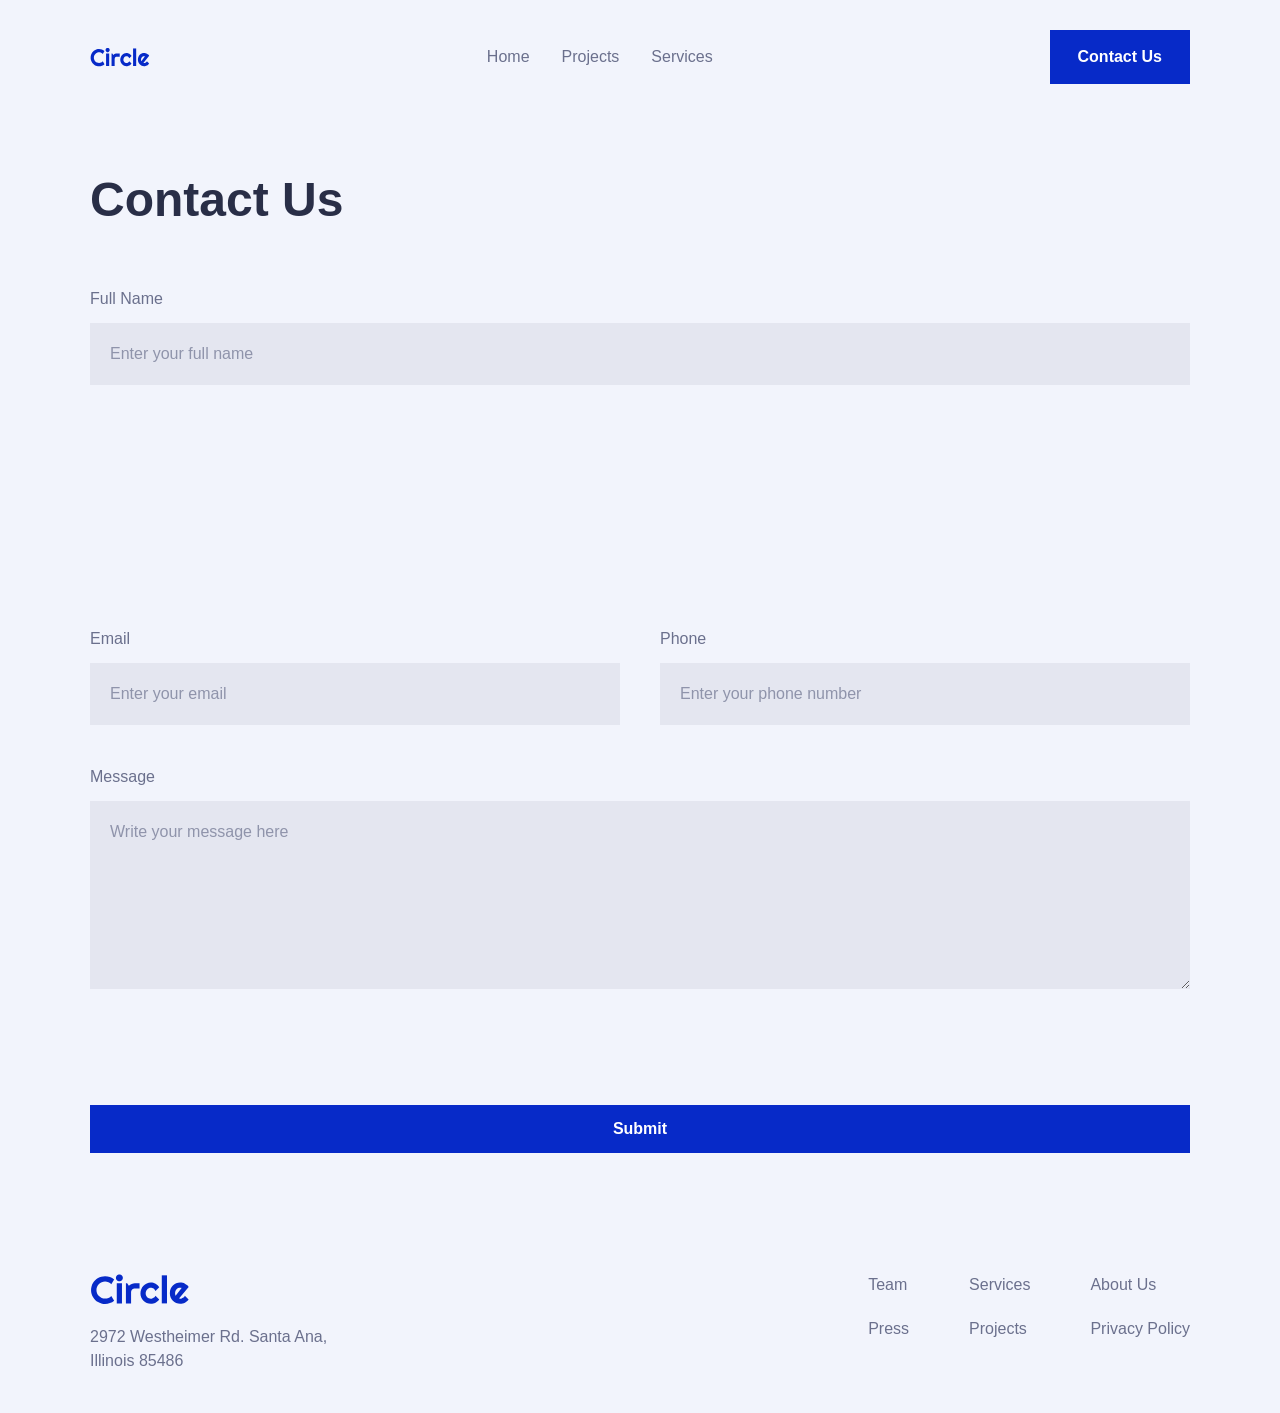
==== contact.html @ 127c1380 "contact" ====
<!DOCTYPE html>
<html lang="en">
<head>
  <meta charset="UTF-8">
  <meta name="viewport" content="width=device-width, initial-scale=1.0">
  <title>Contact Us</title>
  <link rel="stylesheet" href="./css/style.css">
  <link rel="stylesheet" href="./css/contact.css">
</head>
<body>

  <header class="header">
    <nav class="navbar">
      <a href="./index.html" class="logo">
        <img src="./assets/logos/circle.svg" alt="Circle logo">
      </a>

      <ul class="nav-links">
        <li><a href="./index.html">Home</a></li>
        <li><a href="./index.html#projects">Projects</a></li>
        <li><a href="./index.html#services">Services</a></li>
      </ul>

      <a href="./contact.html" class="contact-btn">Contact Us</a>
    </nav>
  </header>

  <main>
    <section class="contact-page">
      <h1>Contact Us</h1>

      <form id="contact-form" class="contact-form">
        <div class="form-group full-width">
          <label for="full-name">Full Name</label>
          <input type="text" id="full-name" name="full-name" placeholder="Enter your full name">
        </div>

        <div class="form-row">
          <div class="form-group">
            <label for="email">Email</label>
            <input type="email" id="email" name="email" placeholder="Enter your email">
          </div>

          <div class="form-group">
            <label for="phone">Phone</label>
            <input type="text" id="phone" name="phone" placeholder="Enter your phone number">
          </div>
        </div>

        <div class="form-group full-width">
          <label for="message">Message</label>
          <textarea id="message" name="message" rows="8" placeholder="Write your message here"></textarea>
        </div>

        <button type="submit" class="btn-primary submit-btn">Submit</button>
      </form>
    </section>
  </main>

  <footer class="footer">
    <div class="footer-left">
      <img src="./assets/logos/circle.svg" alt="Circle logo">
      <p>2972 Westheimer Rd. Santa Ana, Illinois 85486</p>
    </div>

    <div class="footer-right">
      <a href="#">Team</a>
      <a href="#">Services</a>
      <a href="#">About Us</a>
      <a href="#">Press</a>
      <a href="#">Projects</a>
      <a href="#">Privacy Policy</a>
    </div>
  </footer>

  <script src="./js/contact.js"></script>
</body>
</html>
---- css/style.css ----
/* ========== RESET ========== */
* {
  margin: 0;
  padding: 0;
  box-sizing: border-box;
}

/* ========== VARIABLES ========== */
:root {
  --color-primary: #072ac8;
  --color-primary-hover: #1e4ef5;
  --color-dark: #292e47;
  --color-text: #6b708d;
  --color-light: #f2f4fc;
  --color-white: #ffffff;
  --color-yellow: #ffc600;
  --color-cyan: #43d2ff;

  --container-width: 1100px;
  --transition: 0.3s ease;
  --card-shadow: 0 8px 30px rgba(41, 46, 71, 0.08);
}

/* ========== BASE ========== */
html {
  scroll-behavior: smooth;
}

body {
  font-family: Arial, Helvetica, sans-serif;
  background-color: var(--color-light);
  color: var(--color-dark);
  line-height: 1.5;
}

img {
  max-width: 100%;
  display: block;
}

a {
  text-decoration: none;
  color: inherit;
}

ul {
  list-style: none;
}

section {
  width: min(90%, var(--container-width));
  margin: 0 auto;
}

/* ========== TITLES & TEXT ========== */
h1,
h2,
h3,
h4 {
  color: var(--color-dark);
}

h1 {
  font-size: 3rem;
  line-height: 1.1;
}

h2 {
  font-size: 2.5rem;
  line-height: 1.2;
}

p {
  color: var(--color-text);
  font-size: 1rem;
}

/* ========== BUTTONS ========== */
.btn-primary,
.contact-btn {
  display: inline-block;
  background-color: var(--color-primary);
  color: var(--color-white);
  padding: 15px 28px;
  font-weight: 600;
  transition: var(--transition);
}

.btn-primary:hover,
.contact-btn:hover {
  background-color: var(--color-primary-hover);
}

.btn-secondary {
  display: inline-block;
  color: var(--color-text);
  font-weight: 600;
  transition: var(--transition);
}

.btn-secondary:hover {
  color: var(--color-primary);
}

/* ========== HEADER / NAVBAR ========== */
.header {
  width: min(90%, var(--container-width));
  margin: 0 auto;
  padding: 30px 0;
}

.navbar {
  display: flex;
  justify-content: space-between;
  align-items: center;
  gap: 20px;
}

.logo img {
  width: 60px;
}

.nav-links {
  display: flex;
  align-items: center;
  gap: 32px;
}

.nav-links a {
  color: var(--color-text);
  font-weight: 500;
  transition: var(--transition);
}

.nav-links a:hover {
  color: var(--color-primary);
}

/* ========== REUSABLE PROJECT CARDS ========== */
.projects-container {
  display: flex;
  gap: 40px;
  flex-wrap: wrap;
}

.project-card {
  flex: 1 1 300px;
  background-color: var(--color-white);
  box-shadow: var(--card-shadow);
}

.project-card img {
  width: 100%;
  height: 240px;
  object-fit: cover;
}

.project-card-content {
  padding: 30px;
}

.project-card-content h3 {
  margin-bottom: 10px;
}

.project-card-content p {
  margin-bottom: 40px;
}

.project-card-content a {
  color: var(--color-primary);
  font-weight: 600;
}

/* ========== REUSABLE NEWSLETTER ========== */
.newsletter {
  margin-top: 140px;
  background-color: var(--color-yellow);
  text-align: center;
  padding: 80px 40px;
}

.newsletter h2 {
  margin-bottom: 20px;
}

.newsletter p {
  color: var(--color-dark);
  margin-bottom: 40px;
}

.newsletter-form {
  display: flex;
  justify-content: center;
  align-items: center;
  gap: 20px;
  flex-wrap: wrap;
}

.input-wrapper {
  background-color: var(--color-white);
  display: flex;
  align-items: center;
  gap: 12px;
  padding: 15px 20px;
  min-width: 320px;
}

.input-wrapper img {
  width: 20px;
}

.input-wrapper input {
  border: none;
  outline: none;
  background: transparent;
  width: 100%;
  font-size: 1rem;
}

/* ========== FOOTER ========== */
.footer {
  width: min(90%, var(--container-width));
  margin: 120px auto 40px;
  display: flex;
  justify-content: space-between;
  align-items: flex-start;
  gap: 40px;
}

.footer-left {
  max-width: 260px;
}

.footer-left img {
  width: 100px;
  margin-bottom: 20px;
}

.footer-right {
  display: grid;
  grid-template-columns: repeat(3, auto);
  gap: 20px 60px;
}

.footer-right a {
  color: var(--color-text);
  transition: var(--transition);
}

.footer-right a:hover {
  color: var(--color-primary);
}

/* ========== RESPONSIVE ========== */
@media (max-width: 768px) {
  h1 {
    font-size: 2.2rem;
  }

  h2 {
    font-size: 2rem;
  }

  .navbar {
    flex-direction: column;
    align-items: flex-start;
  }

  .nav-links {
    flex-wrap: wrap;
    gap: 16px;
  }

  .contact-btn {
    align-self: flex-start;
  }

  .newsletter {
    padding: 60px 20px;
  }

  .input-wrapper {
    min-width: 100%;
  }

  .footer {
    flex-direction: column;
  }

  .footer-right {
    grid-template-columns: repeat(2, auto);
    gap: 20px 30px;
  }
}
---- css/contact.css ----
/* ========== CONTACT PAGE ========== */
.contact-page {
  margin-top: 60px;
}

.contact-page h1 {
  margin-bottom: 60px;
  max-width: 500px;
}

/* ========== FORM ========== */
.contact-form {
  display: flex;
  flex-direction: column;
  gap: 40px;
}

.form-row {
  display: flex;
  gap: 40px;
  flex-wrap: wrap;
}

.form-group {
  display: flex;
  flex-direction: column;
  gap: 12px;
  flex: 1 1 300px;
}

.form-group label {
  font-weight: 500;
  color: var(--color-text);
}

.form-group input,
.form-group textarea {
  width: 100%;
  border: none;
  outline: none;
  background-color: rgba(107, 112, 141, 0.1);
  padding: 22px 20px;
  font-size: 1rem;
  color: var(--color-dark);
  font-family: inherit;
}

.form-group input::placeholder,
.form-group textarea::placeholder {
  color: rgba(107, 112, 141, 0.7);
}

.form-group textarea {
  resize: vertical;
  min-height: 180px;
}

.full-width {
  width: 100%;
}

.submit-btn {
  width: 100%;
  border: none;
  cursor: pointer;
  font-family: inherit;
  font-size: 1rem;
}

/* ========== STATES ========== */
.input-error {
  border: 2px solid #c62828 !important;
}

.error-message {
  color: #c62828;
  font-size: 0.9rem;
  margin-top: 6px;
}

/* ========== RESPONSIVE ========== */
@media (max-width: 768px) {
  .contact-page {
    margin-top: 30px;
  }

  .contact-page h1 {
    margin-bottom: 40px;
  }

  .contact-form {
    gap: 30px;
  }

  .form-row {
    gap: 30px;
  }

  .form-group input,
  .form-group textarea {
    padding: 18px 16px;
  }
}
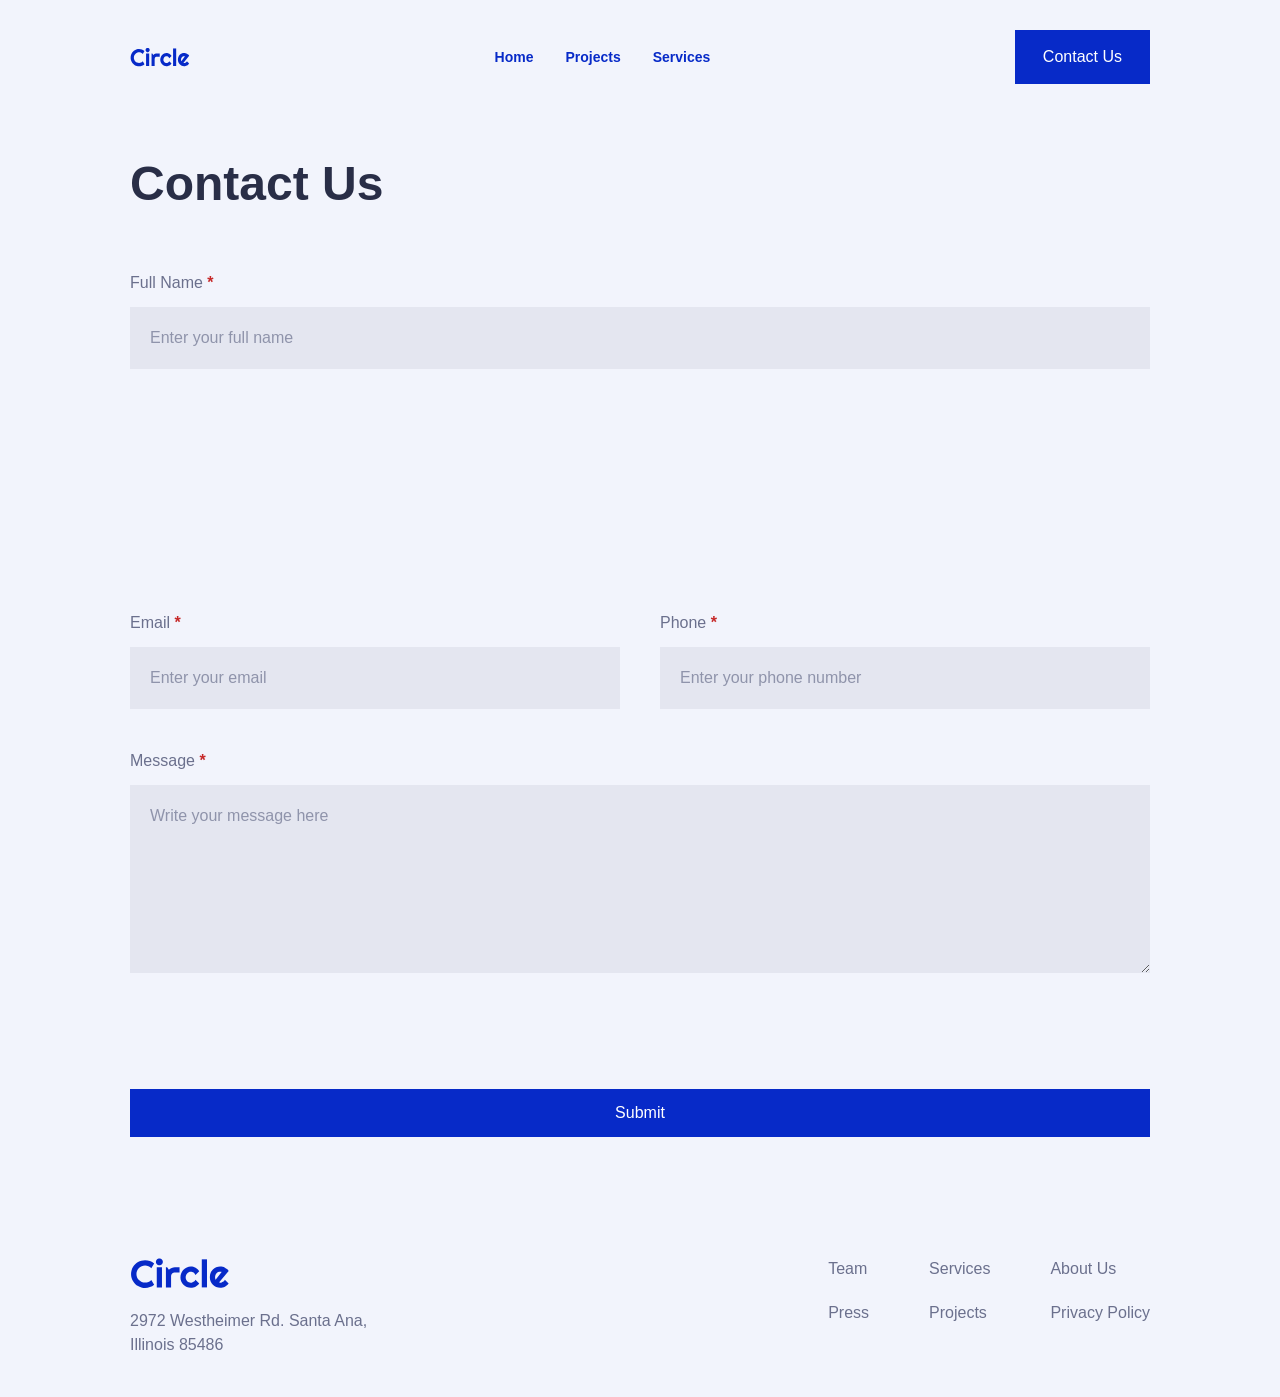
==== commit 7b1e33f9: "." ====
--- a/contact.html
+++ b/contact.html
@@ -29,27 +29,27 @@
     <section class="contact-page">
       <h1>Contact Us</h1>
 
-      <form id="contact-form" class="contact-form">
+      <form id="contact-form" class="contact-form" novalidate>
         <div class="form-group full-width">
-          <label for="full-name">Full Name</label>
-          <input type="text" id="full-name" name="full-name" placeholder="Enter your full name">
+          <label for="full-name">Full Name <span class="required-mark">*</span></label>
+          <input type="text" id="full-name" name="full-name" placeholder="Enter your full name" required>
         </div>
 
         <div class="form-row">
           <div class="form-group">
-            <label for="email">Email</label>
-            <input type="email" id="email" name="email" placeholder="Enter your email">
+            <label for="email">Email <span class="required-mark">*</span></label>
+<input type="email" id="email" name="email" placeholder="Enter your email" required>
           </div>
 
           <div class="form-group">
-            <label for="phone">Phone</label>
-            <input type="text" id="phone" name="phone" placeholder="Enter your phone number">
+            <label for="phone">Phone <span class="required-mark">*</span></label>
+            <input type="text" id="phone" name="phone" placeholder="Enter your phone number" required>
           </div>
         </div>
 
         <div class="form-group full-width">
-          <label for="message">Message</label>
-          <textarea id="message" name="message" rows="8" placeholder="Write your message here"></textarea>
+          <label for="message">Message <span class="required-mark">*</span></label>
+          <textarea id="message" name="message" rows="8" placeholder="Write your message here" required></textarea>
         </div>
 
         <button type="submit" class="btn-primary submit-btn">Submit</button>
--- a/css/style.css
+++ b/css/style.css
@@ -16,7 +16,7 @@
   --color-yellow: #ffc600;
   --color-cyan: #43d2ff;
 
-  --container-width: 1100px;
+  --container-width: 1020px;
   --transition: 0.3s ease;
   --card-shadow: 0 8px 30px rgba(41, 46, 71, 0.08);
 }
@@ -48,7 +48,7 @@
 }
 
 section {
-  width: min(90%, var(--container-width));
+  width: min(88%, var(--container-width));
   margin: 0 auto;
 }
 
@@ -82,13 +82,13 @@
   background-color: var(--color-primary);
   color: var(--color-white);
   padding: 15px 28px;
-  font-weight: 600;
+  font-weight: 500;
   transition: var(--transition);
 }
 
 .btn-primary:hover,
 .contact-btn:hover {
-  background-color: var(--color-primary-hover);
+  color: #ffc600;
 }
 
 .btn-secondary {
@@ -100,13 +100,14 @@
 
 .btn-secondary:hover {
   color: var(--color-primary);
+  text-decoration: underline;
 }
 
 /* ========== HEADER / NAVBAR ========== */
 .header {
-  width: min(90%, var(--container-width));
+  width: min(88%, var(--container-width));
   margin: 0 auto;
-  padding: 30px 0;
+  padding: 30px 0 14px;
 }
 
 .navbar {
@@ -127,26 +128,32 @@
 }
 
 .nav-links a {
-  color: var(--color-text);
-  font-weight: 500;
+  color: var(--color-primary);
+  font-weight: 600;
+  font-size: 0.875rem;
   transition: var(--transition);
 }
 
 .nav-links a:hover {
-  color: var(--color-primary);
+  text-decoration: underline;
 }
 
 /* ========== REUSABLE PROJECT CARDS ========== */
 .projects-container {
-  display: flex;
+  display: grid;
+  grid-template-columns: repeat(3, minmax(0, 1fr));
   gap: 40px;
-  flex-wrap: wrap;
 }
 
 .project-card {
-  flex: 1 1 300px;
   background-color: var(--color-white);
   box-shadow: var(--card-shadow);
+  transition: box-shadow 0.3s ease, transform 0.3s ease;
+}
+
+.project-card:hover {
+  box-shadow: 10px 10px 0 rgba(41, 46, 71, 0.14);
+  transform: translate(-2px, -2px);
 }
 
 .project-card img {
@@ -171,6 +178,25 @@
   color: var(--color-primary);
   font-weight: 600;
 }
+
+.project-card-content a:hover {
+  text-decoration: underline;
+}
+
+@media (max-width: 900px) {
+  .projects-container {
+    grid-template-columns: repeat(3, minmax(0, 1fr));
+    gap: 24px;
+  }
+}
+
+@media (max-width: 760px) {
+  .projects-container {
+    grid-template-columns: 1fr;
+  }
+}
+
+
 
 /* ========== REUSABLE NEWSLETTER ========== */
 .newsletter {
@@ -220,7 +246,7 @@
 
 /* ========== FOOTER ========== */
 .footer {
-  width: min(90%, var(--container-width));
+  width: min(88%, var(--container-width));
   margin: 120px auto 40px;
   display: flex;
   justify-content: space-between;
@@ -262,18 +288,42 @@
     font-size: 2rem;
   }
 
+  .header {
+    width: min(90%, var(--container-width));
+    padding: 22px 0 10px;
+  }
+
+  section {
+    width: min(90%, var(--container-width));
+  }
+
+  .footer {
+    width: min(90%, var(--container-width));
+    flex-direction: column;
+  }
+
   .navbar {
-    flex-direction: column;
-    align-items: flex-start;
+    display: grid;
+    grid-template-columns: auto 1fr auto;
+    align-items: center;
+    gap: 18px;
   }
 
   .nav-links {
-    flex-wrap: wrap;
-    gap: 16px;
+    display: flex;
+    justify-content: center;
+    align-items: center;
+    flex-wrap: nowrap;
+    gap: 22px;
+  }
+
+  .nav-links a {
+    font-size: 0.95rem;
   }
 
   .contact-btn {
-    align-self: flex-start;
+    align-self: auto;
+    padding: 13px 20px;
   }
 
   .newsletter {
@@ -282,14 +332,55 @@
 
   .input-wrapper {
     min-width: 100%;
-  }
-
-  .footer {
-    flex-direction: column;
   }
 
   .footer-right {
     grid-template-columns: repeat(2, auto);
     gap: 20px 30px;
   }
+}
+
+  /* ========== BACK TO TOP BUTTON ========== */
+.back-to-top {
+  position: fixed;
+  right: 24px;
+  bottom: 24px;
+  width: 72px;
+  height: 72px;
+  background-color: var(--color-white);
+  border: 0.5px solid rgba(41, 46, 71, 0.12);
+  border-radius: 50%;
+  padding: 0.5px;
+  cursor: pointer;
+  opacity: 0;
+  pointer-events: none;
+  transition: opacity 0.3s ease;
+  box-shadow: 0 8px 18px rgba(41, 46, 71, 0.16);
+  z-index: 1000;
+  animation: backToTopBounce 3.0s ease-in-out infinite;
+}
+
+.back-to-top img {
+  width: 100%;
+  height: 100%;
+  object-fit: contain;
+  border-radius: 50%;
+}
+
+@keyframes backToTopBounce {
+  0% {
+    transform: translateY(0);
+  }
+  25% {
+    transform: translateY(-12px);
+  }
+  50% {
+    transform: translateY(-24px);
+  }
+  75% {
+    transform: translateY(-12px);
+  }
+  100% {
+    transform: translateY(0);
+  }
 }
--- a/css/contact.css
+++ b/css/contact.css
@@ -31,6 +31,11 @@
 .form-group label {
   font-weight: 500;
   color: var(--color-text);
+}
+
+.required-mark {
+  color: #c62828;
+  font-weight: 700;
 }
 
 .form-group input,
@@ -100,4 +105,18 @@
   .form-group textarea {
     padding: 18px 16px;
   }
+}
+
+.form-group.is-valid .required-mark {
+  opacity: 0;
+}
+
+.form-group.is-valid input,
+.form-group.is-valid textarea {
+  border: 2px solid transparent;
+}
+
+.form-group input:invalid,
+.form-group textarea:invalid {
+  box-shadow: none;
 }
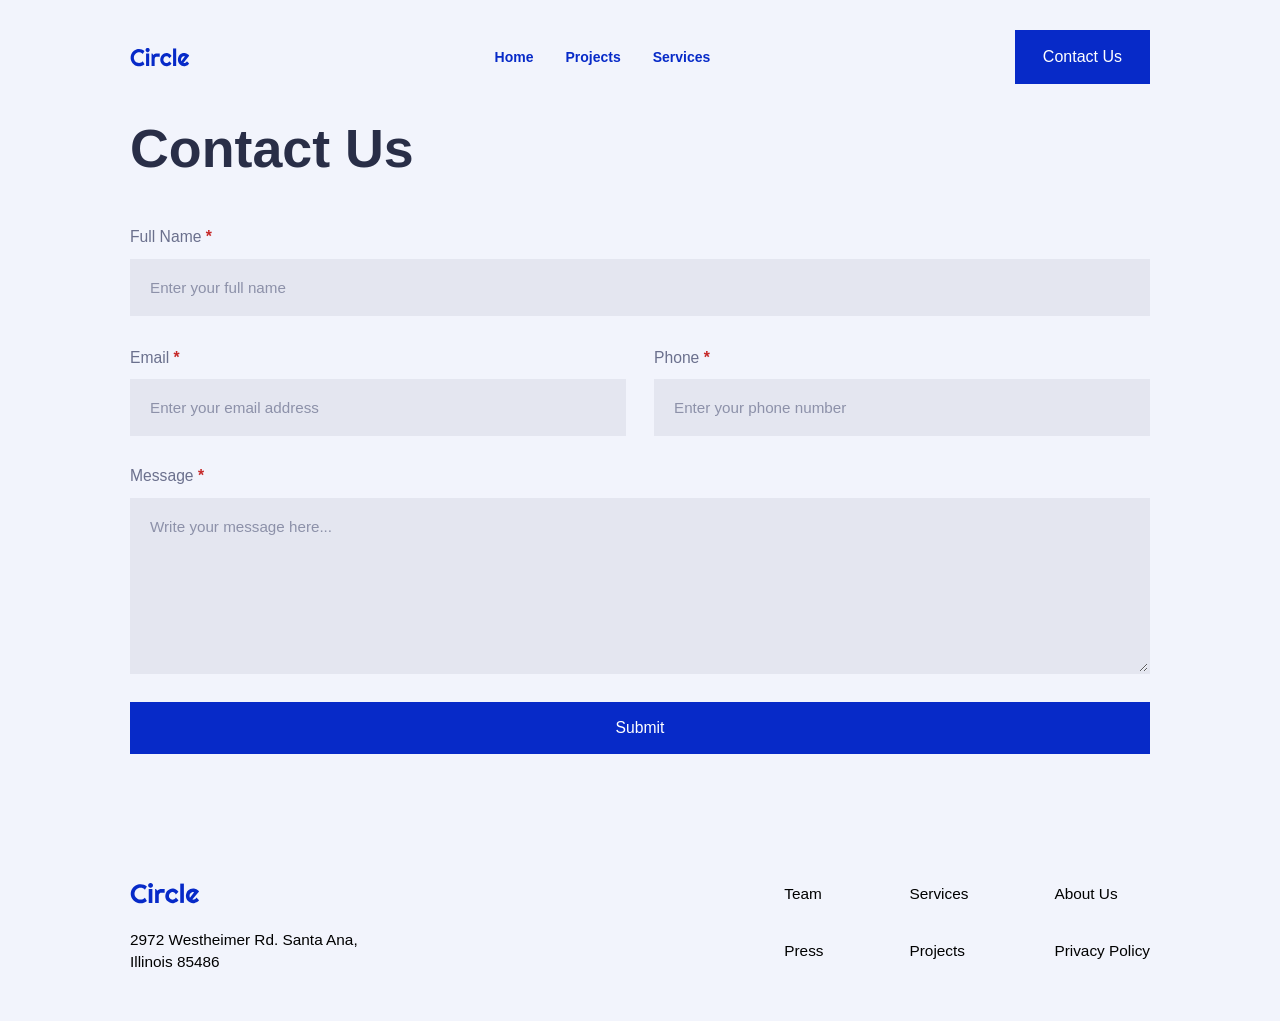
==== commit 91d6bd0d: "contact finished" ====
--- a/contact.html
+++ b/contact.html
@@ -38,18 +38,17 @@
         <div class="form-row">
           <div class="form-group">
             <label for="email">Email <span class="required-mark">*</span></label>
-<input type="email" id="email" name="email" placeholder="Enter your email" required>
+            <input type="email" id="email" name="email" placeholder="Enter your email address" required>          
           </div>
 
           <div class="form-group">
             <label for="phone">Phone <span class="required-mark">*</span></label>
             <input type="text" id="phone" name="phone" placeholder="Enter your phone number" required>
           </div>
-        </div>
 
         <div class="form-group full-width">
           <label for="message">Message <span class="required-mark">*</span></label>
-          <textarea id="message" name="message" rows="8" placeholder="Write your message here" required></textarea>
+<textarea id="message" name="message" rows="8" placeholder="Write your message here..." required></textarea>
         </div>
 
         <button type="submit" class="btn-primary submit-btn">Submit</button>
@@ -59,9 +58,11 @@
 
   <footer class="footer">
     <div class="footer-left">
-      <img src="./assets/logos/circle.svg" alt="Circle logo">
-      <p>2972 Westheimer Rd. Santa Ana, Illinois 85486</p>
-    </div>
+  <a href="./index.html" class="footer-logo">
+    <img src="./assets/logos/circle.svg" alt="Circle logo">
+  </a>
+  <p>2972 Westheimer Rd. Santa Ana, Illinois 85486</p>
+</div>
 
     <div class="footer-right">
       <a href="#">Team</a>
--- a/css/style.css
+++ b/css/style.css
@@ -247,35 +247,48 @@
 /* ========== FOOTER ========== */
 .footer {
   width: min(88%, var(--container-width));
-  margin: 120px auto 40px;
+  margin: 124px auto 44px;
+  padding: 4px 0 4px;
   display: flex;
   justify-content: space-between;
   align-items: flex-start;
-  gap: 40px;
+  gap: 72px;
 }
 
 .footer-left {
-  max-width: 260px;
+  max-width: 245px;
+}
+
+.footer-logo {
+  display: inline-block;
 }
 
 .footer-left img {
-  width: 100px;
-  margin-bottom: 20px;
+  width: 70px;
+  margin-bottom: 18px;
+}
+
+.footer-left p {
+  color: #000000;
+  line-height: 1.42;
+  font-size: 0.96rem;
 }
 
 .footer-right {
   display: grid;
   grid-template-columns: repeat(3, auto);
-  gap: 20px 60px;
+  gap: 34px 86px;
 }
 
 .footer-right a {
-  color: var(--color-text);
+  color: #000000;
+  font-size: 0.96rem;
   transition: var(--transition);
 }
 
 .footer-right a:hover {
   color: var(--color-primary);
+  text-decoration: underline;
 }
 
 /* ========== RESPONSIVE ========== */
--- a/css/contact.css
+++ b/css/contact.css
@@ -1,36 +1,44 @@
 /* ========== CONTACT PAGE ========== */
 .contact-page {
-  margin-top: 60px;
+  margin-top: 22px;
 }
 
 .contact-page h1 {
-  margin-bottom: 60px;
-  max-width: 500px;
+  margin-bottom: 48px;
+  font-size: clamp(2.8rem, 4.2vw, 4.2rem);
+  line-height: 1.06;
 }
 
-/* ========== FORM ========== */
+/* ========== FORM LAYOUT ========== */
 .contact-form {
-  display: flex;
-  flex-direction: column;
-  gap: 40px;
+  display: grid;
+  grid-template-columns: repeat(2, minmax(0, 1fr));
+  column-gap: 28px;
+  row-gap: 30px;
+}
+
+.full-width {
+  grid-column: 1 / -1;
 }
 
 .form-row {
-  display: flex;
-  gap: 40px;
-  flex-wrap: wrap;
+  grid-column: 1 / -1;
+  display: grid;
+  grid-template-columns: repeat(2, minmax(0, 1fr));
+  gap: 28px;
 }
 
 .form-group {
   display: flex;
   flex-direction: column;
-  gap: 12px;
-  flex: 1 1 300px;
+  gap: 10px;
+  min-width: 0;
 }
 
 .form-group label {
   font-weight: 500;
   color: var(--color-text);
+  font-size: 0.98rem;
 }
 
 .required-mark {
@@ -41,70 +49,55 @@
 .form-group input,
 .form-group textarea {
   width: 100%;
-  border: none;
+  border: 2px solid transparent;
   outline: none;
   background-color: rgba(107, 112, 141, 0.1);
-  padding: 22px 20px;
-  font-size: 1rem;
+  padding: 18px 18px;
+  font-size: 0.95rem;
   color: var(--color-dark);
   font-family: inherit;
+  transition: border-color 0.2s ease, background-color 0.2s ease;
+  appearance: none;
+  -webkit-appearance: none;
+  border-radius: 0;
 }
 
 .form-group input::placeholder,
 .form-group textarea::placeholder {
-  color: rgba(107, 112, 141, 0.7);
+  color: rgba(107, 112, 141, 0.72);
+  font-size: 0.95rem;
 }
 
 .form-group textarea {
   resize: vertical;
-  min-height: 180px;
+  min-height: 170px;
 }
 
-.full-width {
-  width: 100%;
+.form-group input:focus,
+.form-group textarea:focus {
+  border-color: rgba(7, 42, 200, 0.35);
+  background-color: rgba(107, 112, 141, 0.08);
 }
 
 .submit-btn {
+  grid-column: 1 / -1;
   width: 100%;
   border: none;
   cursor: pointer;
   font-family: inherit;
-  font-size: 1rem;
+  font-size: 0.98rem;
+  padding: 17px 24px;
 }
 
 /* ========== STATES ========== */
 .input-error {
-  border: 2px solid #c62828 !important;
+  border-color: #c62828 !important;
 }
 
 .error-message {
   color: #c62828;
-  font-size: 0.9rem;
-  margin-top: 6px;
-}
-
-/* ========== RESPONSIVE ========== */
-@media (max-width: 768px) {
-  .contact-page {
-    margin-top: 30px;
-  }
-
-  .contact-page h1 {
-    margin-bottom: 40px;
-  }
-
-  .contact-form {
-    gap: 30px;
-  }
-
-  .form-row {
-    gap: 30px;
-  }
-
-  .form-group input,
-  .form-group textarea {
-    padding: 18px 16px;
-  }
+  font-size: 0.88rem;
+  margin-top: 4px;
 }
 
 .form-group.is-valid .required-mark {
@@ -113,10 +106,45 @@
 
 .form-group.is-valid input,
 .form-group.is-valid textarea {
-  border: 2px solid transparent;
+  border-color: transparent;
 }
 
 .form-group input:invalid,
 .form-group textarea:invalid {
   box-shadow: none;
+}
+
+/* ========== RESPONSIVE ========== */
+@media (max-width: 768px) {
+  .contact-page {
+    margin-top: 16px;
+  }
+
+  .contact-page h1 {
+    margin-bottom: 34px;
+  }
+
+  .contact-form {
+    grid-template-columns: 1fr;
+    row-gap: 24px;
+  }
+
+  .full-width {
+    grid-column: auto;
+  }
+
+  .form-row {
+    grid-column: auto;
+    grid-template-columns: 1fr;
+    gap: 24px;
+  }
+
+  .submit-btn {
+    grid-column: auto;
+  }
+
+  .form-group input,
+  .form-group textarea {
+    padding: 16px 16px;
+  }
 }
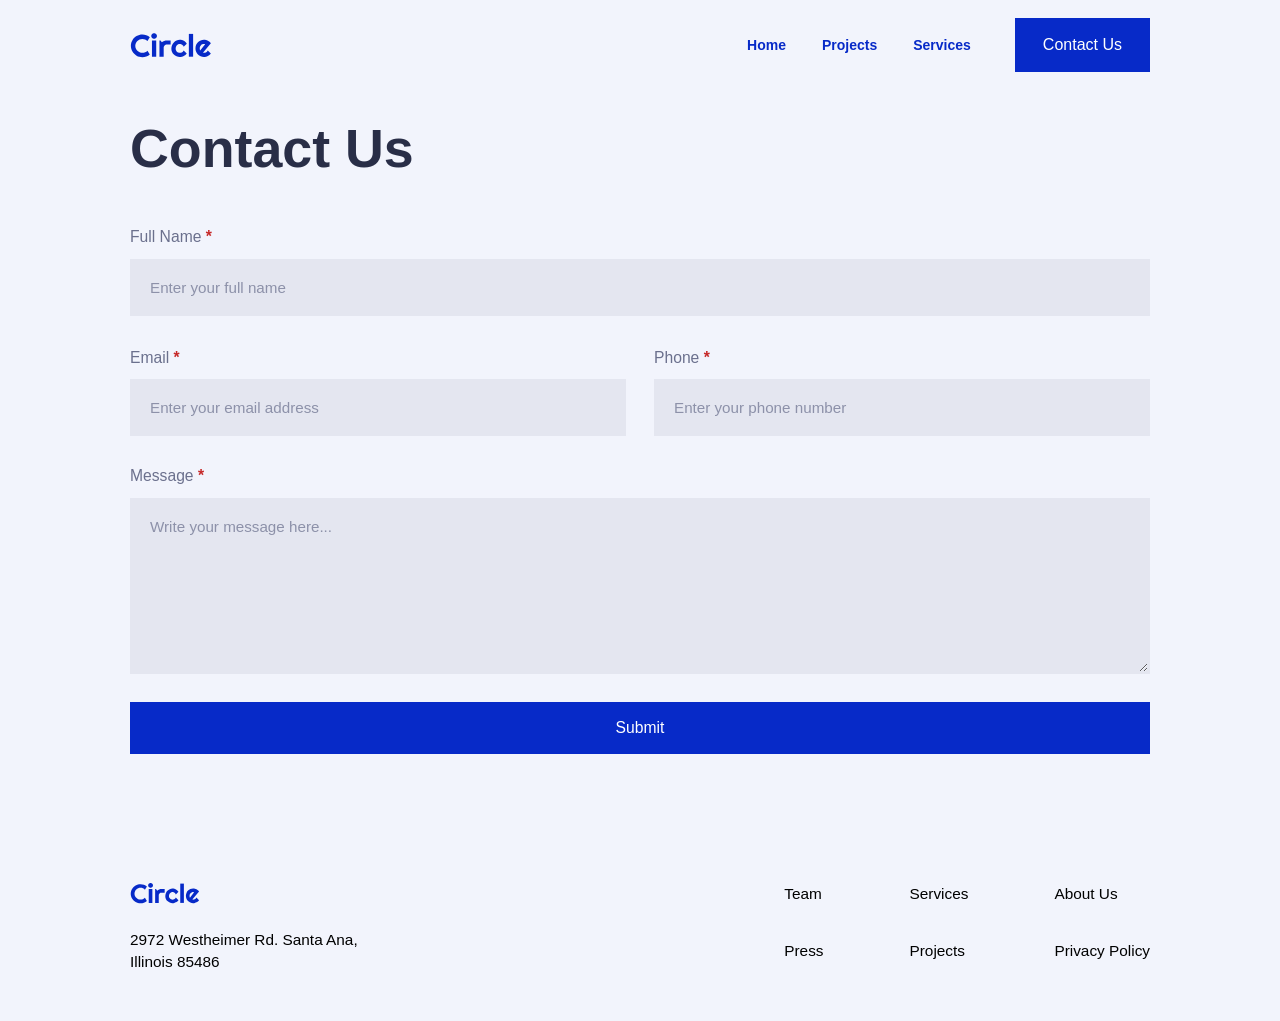
==== commit 365dbf11: "." ====
--- a/contact.html
+++ b/contact.html
@@ -11,18 +11,26 @@
 
   <header class="header">
     <nav class="navbar">
-      <a href="./index.html" class="logo">
-        <img src="./assets/logos/circle.svg" alt="Circle logo">
-      </a>
+  <a href="./index.html" class="logo">
+    <img src="./assets/logos/circle.svg" alt="Circle logo">
+  </a>
 
-      <ul class="nav-links">
-        <li><a href="./index.html">Home</a></li>
-        <li><a href="./index.html#projects">Projects</a></li>
-        <li><a href="./index.html#services">Services</a></li>
-      </ul>
+  <button class="menu-toggle" aria-label="Open navigation" aria-expanded="false">
+    <span></span>
+    <span></span>
+    <span></span>
+  </button>
 
-      <a href="./contact.html" class="contact-btn">Contact Us</a>
-    </nav>
+  <div class="nav-menu">
+    <ul class="nav-links">
+      <li><a href="./index.html">Home</a></li>
+      <li><a href="./index.html#projects">Projects</a></li>
+      <li><a href="./index.html#services">Services</a></li>
+    </ul>
+
+    <a href="./contact.html" class="contact-btn">Contact Us</a>
+  </div>
+</nav>
   </header>
 
   <main>
@@ -73,7 +81,8 @@
       <a href="#">Privacy Policy</a>
     </div>
   </footer>
-
+  
+<script src="./js/nav.js"></script>
   <script src="./js/contact.js"></script>
 </body>
 </html>
--- a/css/style.css
+++ b/css/style.css
@@ -105,26 +105,42 @@
 
 /* ========== HEADER / NAVBAR ========== */
 .header {
+  position: fixed;
+  top: 0;
+  left: 0;
+  width: 100%;
+  background-color: var(--color-light);
+  z-index: 1200;
+  padding: 18px 0 14px;
+}
+
+body {
+  padding-top: 98px;
+}
+
+.navbar {
   width: min(88%, var(--container-width));
   margin: 0 auto;
-  padding: 30px 0 14px;
-}
-
-.navbar {
   display: flex;
+  align-items: center;
   justify-content: space-between;
+  gap: 24px;
+}
+
+.logo img {
+  width: 82px;
+}
+
+.nav-menu {
+  display: flex;
   align-items: center;
-  gap: 20px;
-}
-
-.logo img {
-  width: 60px;
+  gap: 34px;
 }
 
 .nav-links {
   display: flex;
   align-items: center;
-  gap: 32px;
+  gap: 36px;
 }
 
 .nav-links a {
@@ -138,6 +154,41 @@
   text-decoration: underline;
 }
 
+.contact-btn {
+  margin-left: 10px;
+}
+
+.menu-toggle {
+  display: none;
+  width: 44px;
+  height: 44px;
+  border: none;
+  background: transparent;
+  padding: 0;
+  cursor: pointer;
+}
+
+.menu-toggle span {
+  display: block;
+  width: 24px;
+  height: 2px;
+  background-color: var(--color-primary);
+  margin: 5px auto;
+  transition: transform 0.25s ease, opacity 0.25s ease;
+}
+
+.menu-toggle.is-open span:nth-child(1) {
+  transform: translateY(7px) rotate(45deg);
+}
+
+.menu-toggle.is-open span:nth-child(2) {
+  opacity: 0;
+}
+
+.menu-toggle.is-open span:nth-child(3) {
+  transform: translateY(-7px) rotate(-45deg);
+}
+
 /* ========== REUSABLE PROJECT CARDS ========== */
 .projects-container {
   display: grid;
@@ -148,12 +199,11 @@
 .project-card {
   background-color: var(--color-white);
   box-shadow: var(--card-shadow);
-  transition: box-shadow 0.3s ease, transform 0.3s ease;
+  transition: box-shadow 0.3s ease;
 }
 
 .project-card:hover {
-  box-shadow: 10px 10px 0 rgba(41, 46, 71, 0.14);
-  transform: translate(-2px, -2px);
+  box-shadow: 0 12px 26px rgba(13, 15, 24, 0.24);
 }
 
 .project-card img {
@@ -234,6 +284,28 @@
 
 .input-wrapper img {
   width: 20px;
+}
+
+.input-wrapper {
+  border: 1px solid transparent;
+  transition: border-color 0.2s ease;
+}
+
+.input-wrapper:hover {
+  border-color: #000000;
+}
+
+.newsletter-form .btn-primary {
+  padding: 15px 28px;
+}
+
+.input-wrapper {
+  border: 1px solid transparent;
+  transition: border-color 0.2s ease;
+}
+
+.input-wrapper:hover {
+  border-color: #000000;
 }
 
 .input-wrapper input {
@@ -292,7 +364,7 @@
 }
 
 /* ========== RESPONSIVE ========== */
-@media (max-width: 768px) {
+@media (max-width: 765px) {
   h1 {
     font-size: 2.2rem;
   }
@@ -301,42 +373,59 @@
     font-size: 2rem;
   }
 
+  body {
+    padding-top: 88px;
+  }
+
   .header {
+    padding: 16px 0 12px;
+  }
+
+  .navbar {
     width: min(90%, var(--container-width));
-    padding: 22px 0 10px;
+    position: relative;
   }
 
   section {
     width: min(90%, var(--container-width));
   }
 
-  .footer {
-    width: min(90%, var(--container-width));
+  .menu-toggle {
+    display: block;
+  }
+
+  .nav-menu {
+    position: absolute;
+    top: calc(100% + 10px);
+    left: 50%;
+    transform: translateX(-50%);
+    width: min(92vw, 360px);
+    background-color: var(--color-light);
+    padding: 18px 18px 20px;
+    border-radius: 16px;
+    box-shadow: 0 14px 28px rgba(41, 46, 71, 0.16);
+    display: none;
     flex-direction: column;
-  }
-
-  .navbar {
-    display: grid;
-    grid-template-columns: auto 1fr auto;
     align-items: center;
     gap: 18px;
   }
 
+  .nav-menu.is-open {
+    display: flex;
+  }
+
   .nav-links {
-    display: flex;
-    justify-content: center;
-    align-items: center;
-    flex-wrap: nowrap;
-    gap: 22px;
+    flex-direction: column;
+    gap: 16px;
   }
 
   .nav-links a {
-    font-size: 0.95rem;
+    font-size: 0.98rem;
   }
 
   .contact-btn {
-    align-self: auto;
-    padding: 13px 20px;
+    margin-left: 0;
+    padding: 13px 22px;
   }
 
   .newsletter {
@@ -347,10 +436,30 @@
     min-width: 100%;
   }
 
-  .footer-right {
-    grid-template-columns: repeat(2, auto);
-    gap: 20px 30px;
-  }
+  .footer {
+  width: min(90%, var(--container-width));
+  flex-direction: column;
+  align-items: center;
+  text-align: center;
+  gap: 34px;
+}
+
+.footer-left {
+  max-width: 280px;
+  text-align: center;
+}
+
+.footer-logo {
+  display: inline-flex;
+  justify-content: center;
+}
+
+.footer-right {
+  grid-template-columns: repeat(2, auto);
+  justify-content: center;
+  gap: 22px 46px;
+  text-align: center;
+}
 }
 
   /* ========== BACK TO TOP BUTTON ========== */
